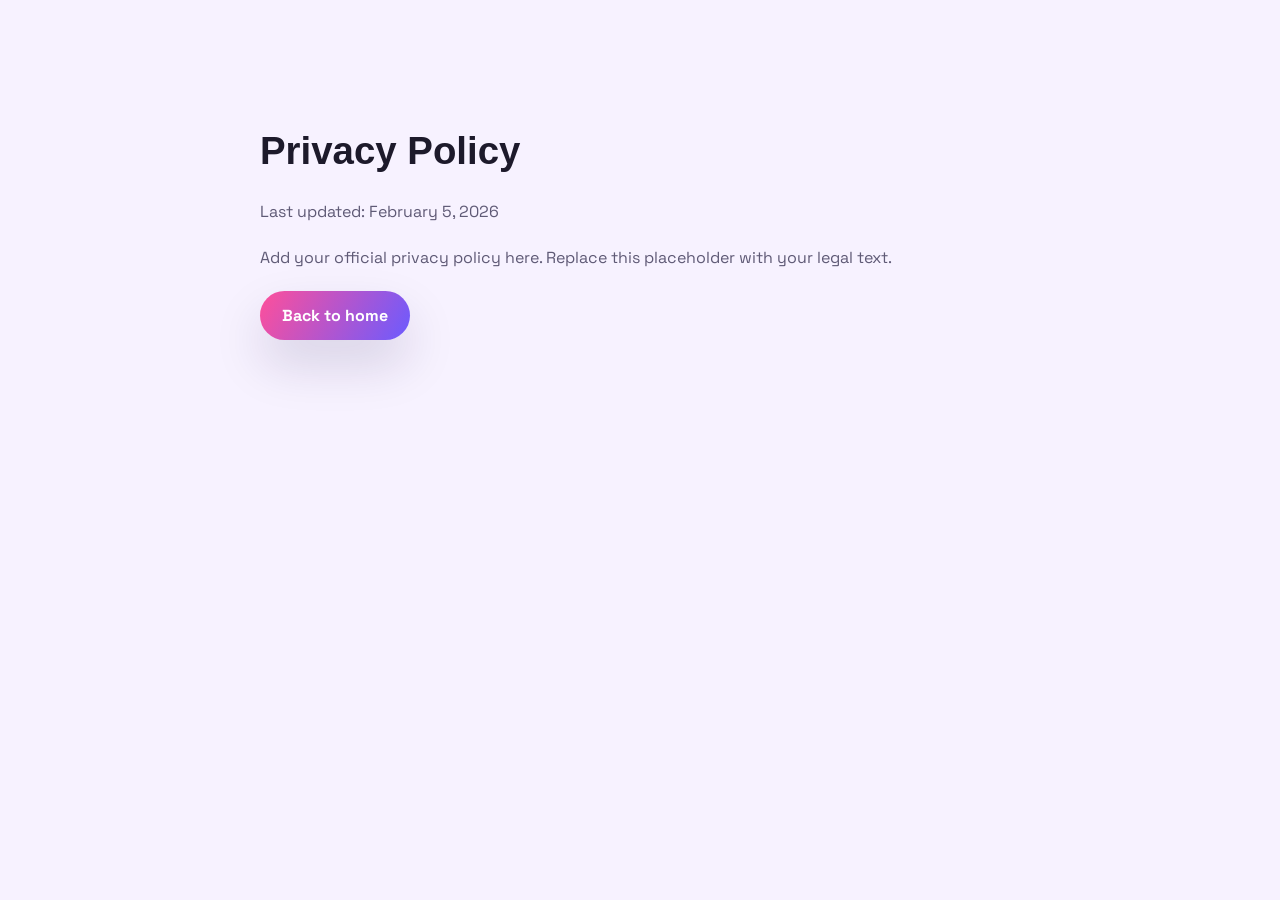
==== privacy.html @ 84267fb8 "Website v1" ====
<!doctype html>
<html lang="en">
  <head>
    <meta charset="utf-8" />
    <meta name="viewport" content="width=device-width, initial-scale=1" />
    <title>Privacy Policy — Rel Games</title>
    <link
      href="https://fonts.googleapis.com/css2?family=Baloo+2:wght@500;700;800&family=Space+Grotesk:wght@400;500;600;700&display=swap"
      rel="stylesheet"
    />
    <link rel="stylesheet" href="styles.css" />
  </head>
  <body>
    <main class="container" style="padding: 120px 0 80px; max-width: 760px;">
      <h1 style="font-family: 'Syne', sans-serif; font-size: 2.4rem; margin-bottom: 18px;">Privacy Policy</h1>
      <p style="color: var(--muted);">Last updated: February 5, 2026</p>
      <p style="margin-top: 20px; color: var(--muted);">
        Add your official privacy policy here. Replace this placeholder with your legal text.
      </p>
      <p style="margin-top: 20px;"><a class="cta" href="index.html">Back to home</a></p>
    </main>
  </body>
</html>
---- styles.css ----
:root {
  --bg: #f7f2ff;
  --bg-soft: #ffffff;
  --ink: #1d1a2b;
  --muted: #5f5a76;
  --accent: #ff4f9a;
  --accent-2: #6b5bff;
  --accent-3: #20c997;
  --accent-4: #ffd166;
  --card: #ffffff;
  --stroke: rgba(29, 26, 43, 0.12);
  --shadow: 0 24px 50px rgba(31, 23, 74, 0.15);
  --radius: 28px;
}

[data-theme="dark"] {
  --bg: #141225;
  --bg-soft: #1a1830;
  --ink: #f3f2fb;
  --muted: #bbb5d5;
  --accent: #ff6aa9;
  --accent-2: #7d71ff;
  --accent-3: #2fd9ac;
  --accent-4: #ffd166;
  --card: #1c1a33;
  --stroke: rgba(255, 255, 255, 0.16);
  --shadow: 0 24px 50px rgba(4, 3, 10, 0.45);
}

* {
  box-sizing: border-box;
  margin: 0;
  padding: 0;
}

body {
  font-family: "Space Grotesk", sans-serif;
  background: var(--bg);
  color: var(--ink);
  line-height: 1.6;
}

a {
  color: inherit;
  text-decoration: none;
}

.container {
  width: min(1120px, 90vw);
  margin: 0 auto;
}

.ambient {
  position: fixed;
  inset: 0;
  z-index: -1;
  overflow: hidden;
  background: linear-gradient(180deg, #fff 0%, #f7f2ff 50%, #f9f6ff 100%);
}

[data-theme="dark"] .ambient {
  background: linear-gradient(180deg, #151229 0%, #120f22 50%, #0d0b1a 100%);
}

.shape {
  position: absolute;
  filter: blur(0);
  animation: float 16s ease-in-out infinite;
}

.blob {
  border-radius: 50%;
  opacity: 0.5;
}

.blob-1 {
  width: 520px;
  height: 520px;
  top: -220px;
  left: -140px;
  background: radial-gradient(circle, rgba(255, 79, 154, 0.35), transparent 65%);
}

.blob-2 {
  width: 420px;
  height: 420px;
  bottom: -160px;
  right: -120px;
  background: radial-gradient(circle, rgba(107, 91, 255, 0.32), transparent 65%);
  animation-delay: 3s;
}

.pill {
  width: 220px;
  height: 90px;
  border-radius: 999px;
  background: rgba(32, 201, 151, 0.22);
  transform: rotate(-18deg);
}

.pill-1 {
  top: 120px;
  right: 12%;
}

.pill-2 {
  bottom: 140px;
  left: 12%;
  background: rgba(255, 209, 102, 0.35);
  animation-delay: 5s;
}

.star {
  width: 140px;
  height: 140px;
  right: 35%;
  top: 60%;
  background: conic-gradient(from 120deg, rgba(255, 79, 154, 0.35), rgba(107, 91, 255, 0.35));
  clip-path: polygon(50% 0%, 62% 34%, 98% 35%, 69% 57%, 80% 92%, 50% 72%, 20% 92%, 31% 57%, 2% 35%, 38% 34%);
  opacity: 0.3;
}

.site-header {
  position: sticky;
  top: 0;
  z-index: 10;
  backdrop-filter: blur(12px);
  background: rgba(255, 255, 255, 0.85);
  border-bottom: 1px solid var(--stroke);
}

[data-theme="dark"] .site-header {
  background: rgba(18, 15, 34, 0.88);
}

.nav {
  display: flex;
  align-items: center;
  justify-content: space-between;
  padding: 20px 0;
  gap: 24px;
}

.brand {
  display: flex;
  align-items: center;
  gap: 12px;
  font-weight: 700;
  font-size: 1.1rem;
}

.brand img {
  width: 44px;
  height: 44px;
}

.nav-links {
  display: flex;
  gap: 24px;
  color: var(--muted);
  font-weight: 600;
}

.nav-links a:hover {
  color: var(--ink);
}

.nav-actions {
  display: flex;
  align-items: center;
  gap: 12px;
}

.theme-toggle {
  border: 2px solid var(--ink);
  background: var(--bg-soft);
  color: var(--ink);
  border-radius: 999px;
  width: 42px;
  height: 42px;
  display: inline-flex;
  align-items: center;
  justify-content: center;
  padding: 0;
  font-weight: 700;
  cursor: pointer;
}

.theme-toggle .icon-sun,
.theme-toggle .icon-moon {
  display: inline-flex;
}

.theme-toggle .icon-moon {
  display: none;
}

[data-theme="dark"] .theme-toggle .icon-sun {
  display: none;
}

[data-theme="dark"] .theme-toggle .icon-moon {
  display: inline-flex;
}

[data-theme="light"] .theme-toggle .icon-moon {
  display: none;
}

.cta {
  background: linear-gradient(120deg, var(--accent), var(--accent-2));
  color: #fff;
  padding: 12px 22px;
  border-radius: 999px;
  font-weight: 700;
  box-shadow: var(--shadow);
  display: inline-flex;
  align-items: center;
  justify-content: center;
}

.ghost {
  border: 2px solid var(--ink);
  padding: 10px 22px;
  border-radius: 999px;
  color: var(--ink);
  font-weight: 700;
  background: #fff;
}

[data-theme="dark"] .ghost {
  background: rgba(255, 255, 255, 0.05);
}

.hero {
  padding: 120px 0 80px;
}

.hero-grid {
  display: grid;
  grid-template-columns: repeat(auto-fit, minmax(280px, 1fr));
  gap: 48px;
  align-items: center;
}

.hero-copy h1 {
  font-family: "Baloo 2", cursive;
  font-size: clamp(2.8rem, 5vw, 4.6rem);
  line-height: 1.05;
  margin: 16px 0 18px;
}

.eyebrow {
  text-transform: uppercase;
  letter-spacing: 0.3em;
  color: var(--accent-2);
  font-size: 0.75rem;
  font-weight: 700;
}

.lead {
  color: var(--muted);
  font-size: 1.05rem;
}

.hero-actions {
  display: flex;
  flex-wrap: wrap;
  gap: 16px;
  margin: 28px 0 30px;
}

.hero-tags {
  display: flex;
  flex-wrap: wrap;
  gap: 10px;
}

.hero-tags span {
  padding: 8px 16px;
  border-radius: 999px;
  border: 2px solid var(--ink);
  background: #fff;
  font-weight: 700;
  font-size: 0.85rem;
}

.hero-card {
  position: relative;
  padding: 28px;
  border-radius: var(--radius);
  background: var(--card);
  border: 2px solid var(--ink);
  box-shadow: var(--shadow);
  overflow: hidden;
  display: grid;
  gap: 18px;
  place-items: center;
}

[data-theme="dark"] .hero-tags span {
  background: rgba(255, 255, 255, 0.08);
}

.hero-card img {
  width: min(280px, 80vw);
}

.hero-card-note {
  text-align: center;
}

.hero-card-note h2 {
  font-family: "Baloo 2", cursive;
  font-size: 1.6rem;
}

.games {
  padding: 80px 0;
}

.section-head {
  display: flex;
  flex-direction: column;
  gap: 12px;
  margin-bottom: 36px;
}

.section-head h2 {
  font-family: "Baloo 2", cursive;
  font-size: 2.6rem;
}

.section-head p {
  color: var(--muted);
}

.games-grid {
  display: grid;
  grid-template-columns: repeat(auto-fit, minmax(240px, 1fr));
  gap: 24px;
}

.game-card {
  background: var(--card);
  border: 2px solid var(--ink);
  border-radius: 24px;
  padding: 22px;
  display: flex;
  flex-direction: column;
  gap: 14px;
  min-height: 280px;
  transition: transform 0.3s ease, box-shadow 0.3s ease;
}

.game-card:hover {
  transform: translateY(-6px);
  box-shadow: var(--shadow);
}

.game-card img {
  width: 76px;
  height: 76px;
  border-radius: 20px;
  object-fit: cover;
}

.game-card h3 {
  font-size: 1.2rem;
}

.game-card p {
  color: var(--muted);
  font-size: 0.95rem;
}

.game-links {
  display: flex;
  gap: 10px;
  margin-top: auto;
}

.game-links a {
  flex: 1;
  text-align: center;
  border-radius: 12px;
  padding: 10px 12px;
  border: 2px solid var(--ink);
  font-weight: 700;
  font-size: 0.85rem;
  background: #fff;
  color: #1d1a2b;
}

.game-links a.primary {
  background: linear-gradient(120deg, rgba(255, 79, 154, 0.9), rgba(107, 91, 255, 0.9));
  color: #fff;
}

.studio {
  padding: 80px 0;
  background: #fff;
}

[data-theme="dark"] .studio {
  background: #16142a;
}

.studio-grid {
  display: grid;
  grid-template-columns: repeat(auto-fit, minmax(260px, 1fr));
  gap: 36px;
  align-items: center;
}

.studio-grid h2 {
  font-family: "Baloo 2", cursive;
  font-size: 2.2rem;
  margin-bottom: 12px;
}

.studio-grid p {
  color: var(--muted);
}

.studio-cards {
  display: grid;
  gap: 16px;
}

.studio-card {
  padding: 18px;
  border-radius: 18px;
  background: #fff5fb;
  border: 2px solid var(--ink);
}

.studio-card h3 {
  color: #1d1a2b;
}

.studio-card p {
  color: #3f3a57;
}

[data-theme="dark"] .studio-card {
  background: #25223f;
  border-color: rgba(255, 255, 255, 0.24);
}

[data-theme="dark"] .studio-card h3 {
  color: #f5f4ff;
}

[data-theme="dark"] .studio-card p {
  color: #c6c2de;
}

.contact {
  padding: 80px 0 100px;
}

.contact-grid {
  display: grid;
  grid-template-columns: repeat(auto-fit, minmax(260px, 1fr));
  gap: 36px;
}

.contact-card {
  padding: 24px;
  border-radius: var(--radius);
  border: 2px solid var(--ink);
  background: var(--card);
}

.contact-card h3 {
  margin-bottom: 12px;
}

.socials {
  display: flex;
  gap: 12px;
  margin-top: 16px;
  flex-wrap: wrap;
}

.socials a {
  padding: 8px 14px;
  border-radius: 999px;
  border: 2px solid var(--ink);
  font-size: 0.85rem;
  background: #fff;
}

[data-theme="dark"] .socials a {
  background: rgba(255, 255, 255, 0.05);
}

.site-footer {
  border-top: 2px solid var(--ink);
  padding: 32px 0 40px;
  background: #fff;
}

[data-theme="dark"] .site-footer {
  background: #111022;
}

.footer-grid {
  display: flex;
  flex-wrap: wrap;
  justify-content: space-between;
  gap: 16px;
  align-items: center;
}

.footer-logo {
  width: 40px;
  height: 40px;
  margin-bottom: 8px;
}

.footer-links {
  display: flex;
  gap: 16px;
  color: var(--muted);
}

@keyframes float {
  0%,
  100% {
    transform: translateY(0);
  }
  50% {
    transform: translateY(-18px);
  }
}

@media (max-width: 860px) {
  .nav {
    flex-direction: column;
  }

  .nav-links {
    flex-wrap: wrap;
    justify-content: center;
  }

  .nav-actions {
    width: 100%;
    justify-content: center;
  }

  .hero {
    padding-top: 90px;
  }
}

@media (max-width: 600px) {
  .cta {
    width: 100%;
  }

  .theme-toggle {
    width: 42px;
  }

  .ghost {
    width: 100%;
    text-align: center;
  }

  .footer-grid {
    flex-direction: column;
    align-items: flex-start;
  }
}
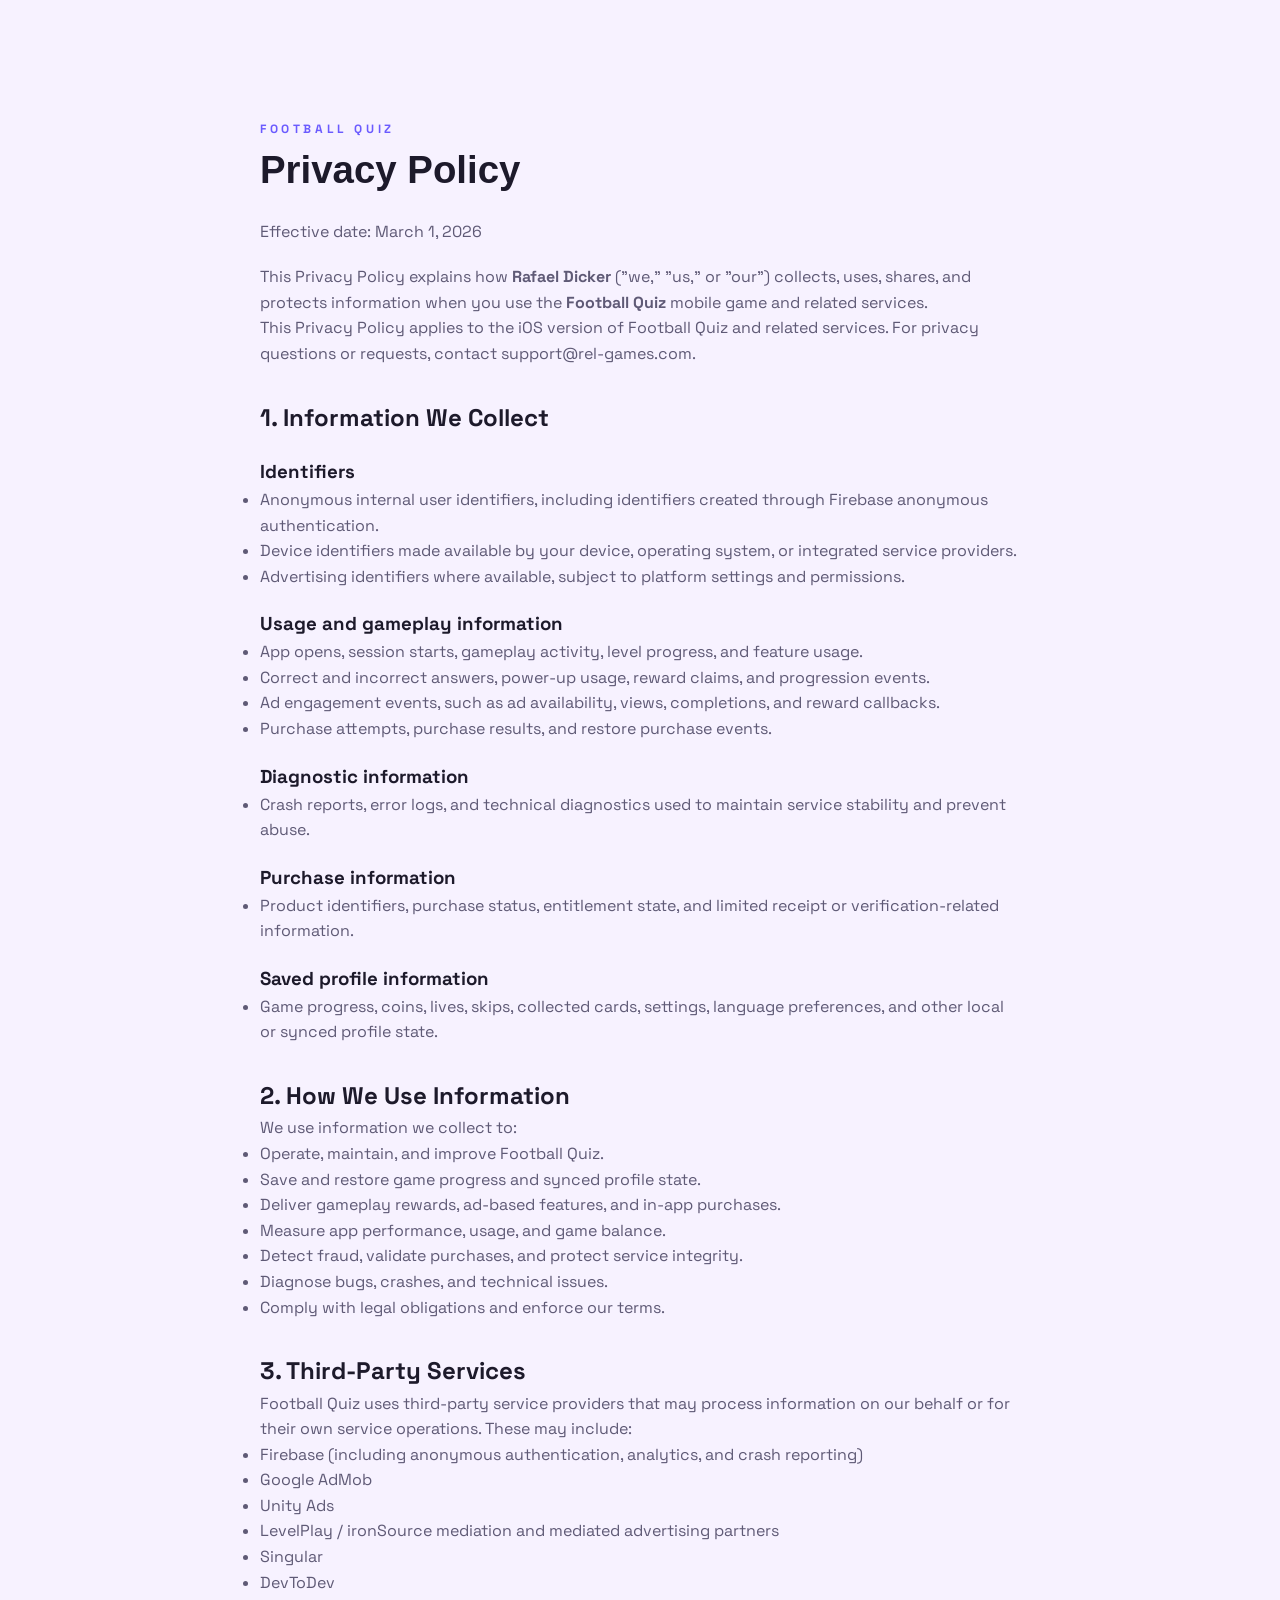
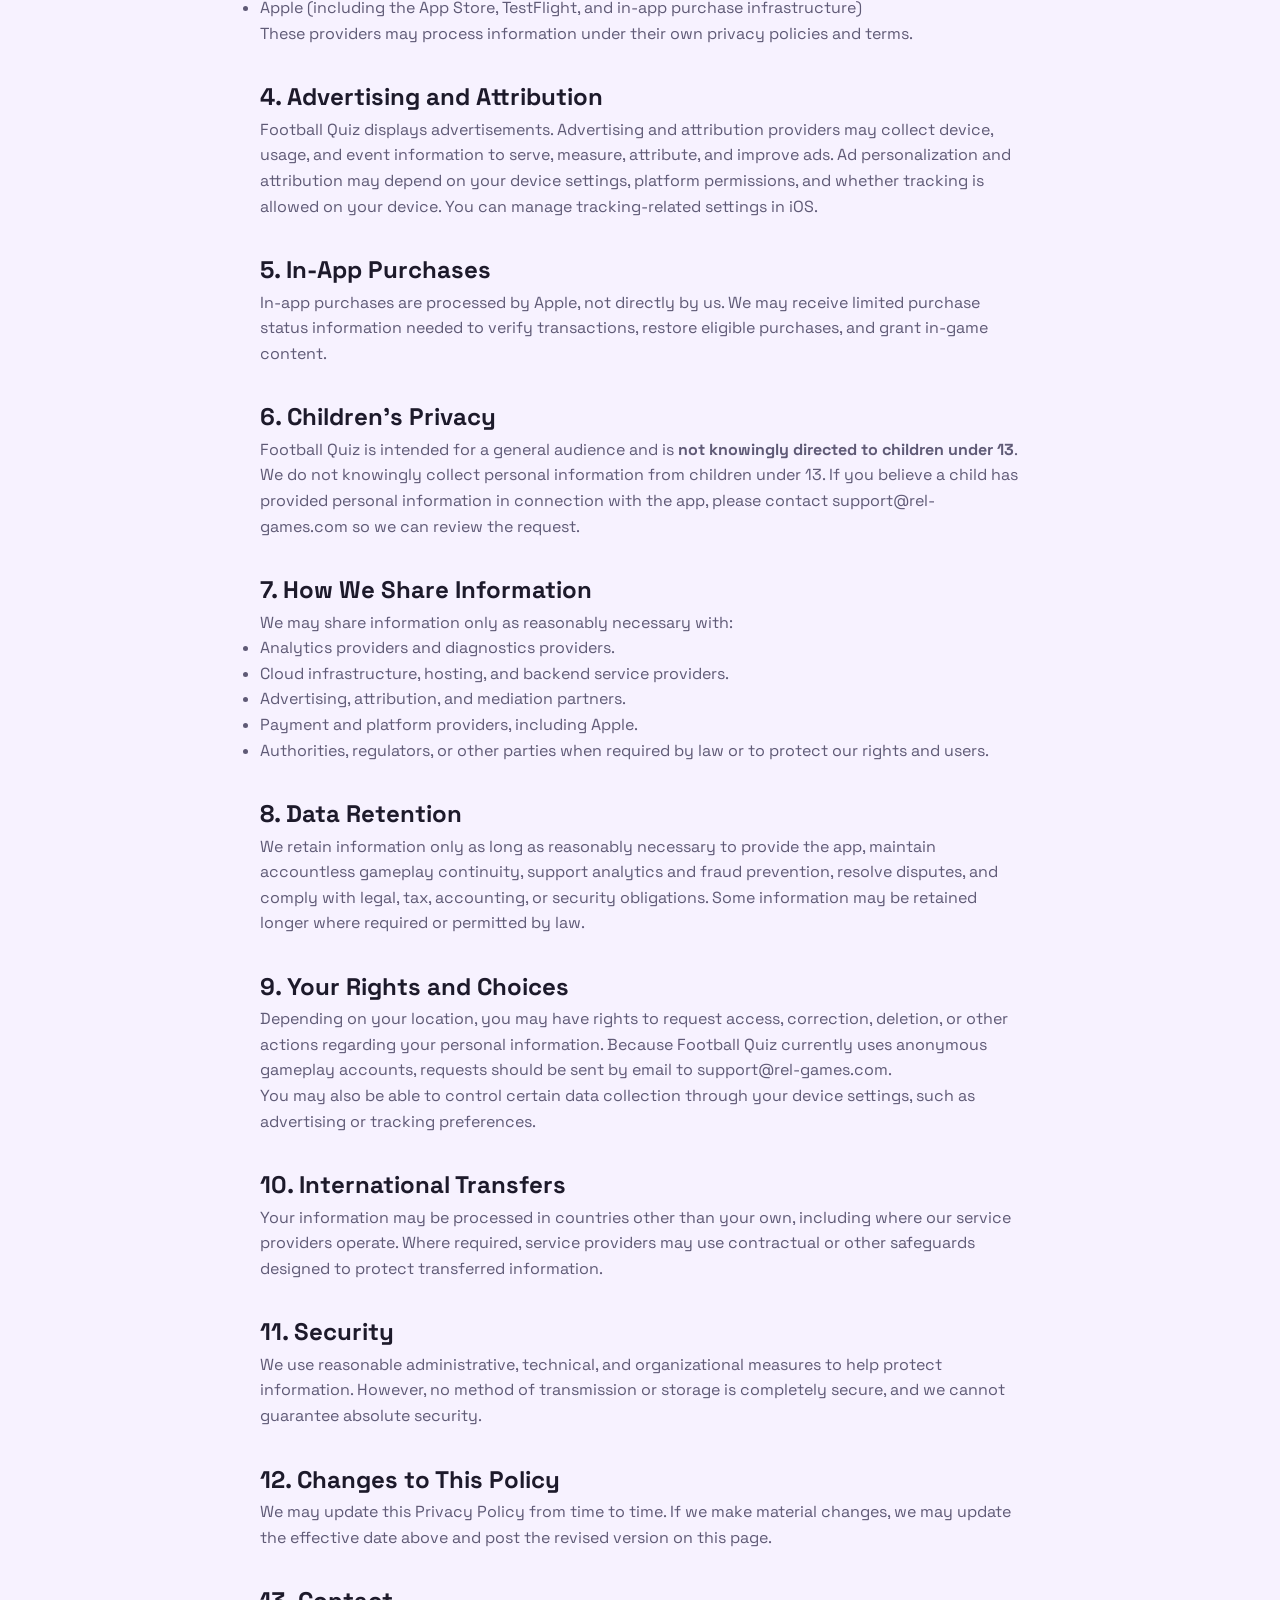
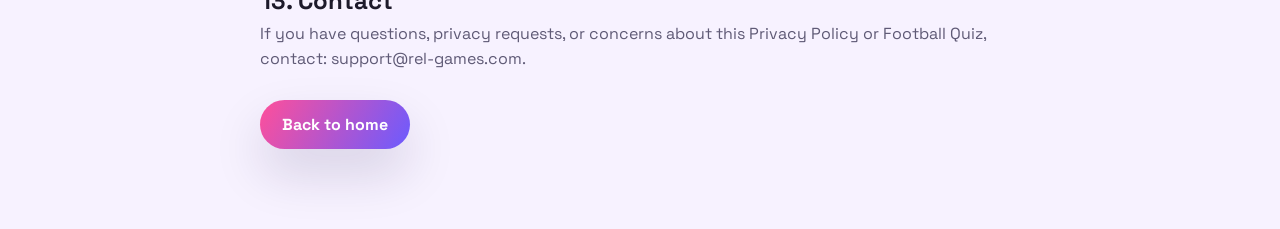
==== commit ed80b90c: "Add files via upload" ====
--- a/privacy.html
+++ b/privacy.html
@@ -3,7 +3,7 @@
   <head>
     <meta charset="utf-8" />
     <meta name="viewport" content="width=device-width, initial-scale=1" />
-    <title>Privacy Policy — Rel Games</title>
+    <title>Privacy Policy — Football Quiz</title>
     <link
       href="https://fonts.googleapis.com/css2?family=Baloo+2:wght@500;700;800&family=Space+Grotesk:wght@400;500;600;700&display=swap"
       rel="stylesheet"
@@ -12,12 +12,159 @@
   </head>
   <body>
     <main class="container" style="padding: 120px 0 80px; max-width: 760px;">
+      <p class="eyebrow">Football Quiz</p>
       <h1 style="font-family: 'Syne', sans-serif; font-size: 2.4rem; margin-bottom: 18px;">Privacy Policy</h1>
-      <p style="color: var(--muted);">Last updated: February 5, 2026</p>
+      <p style="color: var(--muted);">Effective date: March 1, 2026</p>
       <p style="margin-top: 20px; color: var(--muted);">
-        Add your official privacy policy here. Replace this placeholder with your legal text.
+        This Privacy Policy explains how <strong>Rafael Dicker</strong> ("we," "us," or "our")
+        collects, uses, shares, and protects information when you use the
+        <strong>Football Quiz</strong> mobile game and related services.
       </p>
-      <p style="margin-top: 20px;"><a class="cta" href="index.html">Back to home</a></p>
+      <p style="color: var(--muted);">
+        This Privacy Policy applies to the iOS version of Football Quiz and related services.
+        For privacy questions or requests, contact
+        <a href="mailto:support@rel-games.com">support@rel-games.com</a>.
+      </p>
+
+      <h2 style="margin-top: 32px;">1. Information We Collect</h2>
+      <h3 style="margin-top: 20px;">Identifiers</h3>
+      <ul style="color: var(--muted);">
+        <li>Anonymous internal user identifiers, including identifiers created through Firebase anonymous authentication.</li>
+        <li>Device identifiers made available by your device, operating system, or integrated service providers.</li>
+        <li>Advertising identifiers where available, subject to platform settings and permissions.</li>
+      </ul>
+
+      <h3 style="margin-top: 20px;">Usage and gameplay information</h3>
+      <ul style="color: var(--muted);">
+        <li>App opens, session starts, gameplay activity, level progress, and feature usage.</li>
+        <li>Correct and incorrect answers, power-up usage, reward claims, and progression events.</li>
+        <li>Ad engagement events, such as ad availability, views, completions, and reward callbacks.</li>
+        <li>Purchase attempts, purchase results, and restore purchase events.</li>
+      </ul>
+
+      <h3 style="margin-top: 20px;">Diagnostic information</h3>
+      <ul style="color: var(--muted);">
+        <li>Crash reports, error logs, and technical diagnostics used to maintain service stability and prevent abuse.</li>
+      </ul>
+
+      <h3 style="margin-top: 20px;">Purchase information</h3>
+      <ul style="color: var(--muted);">
+        <li>Product identifiers, purchase status, entitlement state, and limited receipt or verification-related information.</li>
+      </ul>
+
+      <h3 style="margin-top: 20px;">Saved profile information</h3>
+      <ul style="color: var(--muted);">
+        <li>Game progress, coins, lives, skips, collected cards, settings, language preferences, and other local or synced profile state.</li>
+      </ul>
+
+      <h2 style="margin-top: 32px;">2. How We Use Information</h2>
+      <p style="color: var(--muted);">We use information we collect to:</p>
+      <ul style="color: var(--muted);">
+        <li>Operate, maintain, and improve Football Quiz.</li>
+        <li>Save and restore game progress and synced profile state.</li>
+        <li>Deliver gameplay rewards, ad-based features, and in-app purchases.</li>
+        <li>Measure app performance, usage, and game balance.</li>
+        <li>Detect fraud, validate purchases, and protect service integrity.</li>
+        <li>Diagnose bugs, crashes, and technical issues.</li>
+        <li>Comply with legal obligations and enforce our terms.</li>
+      </ul>
+
+      <h2 style="margin-top: 32px;">3. Third-Party Services</h2>
+      <p style="color: var(--muted);">
+        Football Quiz uses third-party service providers that may process information on our behalf
+        or for their own service operations. These may include:
+      </p>
+      <ul style="color: var(--muted);">
+        <li>Firebase (including anonymous authentication, analytics, and crash reporting)</li>
+        <li>Google AdMob</li>
+        <li>Unity Ads</li>
+        <li>LevelPlay / ironSource mediation and mediated advertising partners</li>
+        <li>Singular</li>
+        <li>DevToDev</li>
+        <li>Apple (including the App Store, TestFlight, and in-app purchase infrastructure)</li>
+      </ul>
+      <p style="color: var(--muted);">
+        These providers may process information under their own privacy policies and terms.
+      </p>
+
+      <h2 style="margin-top: 32px;">4. Advertising and Attribution</h2>
+      <p style="color: var(--muted);">
+        Football Quiz displays advertisements. Advertising and attribution providers may collect
+        device, usage, and event information to serve, measure, attribute, and improve ads.
+        Ad personalization and attribution may depend on your device settings, platform permissions,
+        and whether tracking is allowed on your device. You can manage tracking-related settings in iOS.
+      </p>
+
+      <h2 style="margin-top: 32px;">5. In-App Purchases</h2>
+      <p style="color: var(--muted);">
+        In-app purchases are processed by Apple, not directly by us. We may receive limited purchase
+        status information needed to verify transactions, restore eligible purchases, and grant in-game content.
+      </p>
+
+      <h2 style="margin-top: 32px;">6. Children's Privacy</h2>
+      <p style="color: var(--muted);">
+        Football Quiz is intended for a general audience and is <strong>not knowingly directed to children under 13</strong>.
+        We do not knowingly collect personal information from children under 13. If you believe a child has provided
+        personal information in connection with the app, please contact
+        <a href="mailto:support@rel-games.com">support@rel-games.com</a> so we can review the request.
+      </p>
+
+      <h2 style="margin-top: 32px;">7. How We Share Information</h2>
+      <p style="color: var(--muted);">We may share information only as reasonably necessary with:</p>
+      <ul style="color: var(--muted);">
+        <li>Analytics providers and diagnostics providers.</li>
+        <li>Cloud infrastructure, hosting, and backend service providers.</li>
+        <li>Advertising, attribution, and mediation partners.</li>
+        <li>Payment and platform providers, including Apple.</li>
+        <li>Authorities, regulators, or other parties when required by law or to protect our rights and users.</li>
+      </ul>
+
+      <h2 style="margin-top: 32px;">8. Data Retention</h2>
+      <p style="color: var(--muted);">
+        We retain information only as long as reasonably necessary to provide the app, maintain
+        accountless gameplay continuity, support analytics and fraud prevention, resolve disputes,
+        and comply with legal, tax, accounting, or security obligations. Some information may be retained
+        longer where required or permitted by law.
+      </p>
+
+      <h2 style="margin-top: 32px;">9. Your Rights and Choices</h2>
+      <p style="color: var(--muted);">
+        Depending on your location, you may have rights to request access, correction, deletion,
+        or other actions regarding your personal information. Because Football Quiz currently uses
+        anonymous gameplay accounts, requests should be sent by email to
+        <a href="mailto:support@rel-games.com">support@rel-games.com</a>.
+      </p>
+      <p style="color: var(--muted);">
+        You may also be able to control certain data collection through your device settings,
+        such as advertising or tracking preferences.
+      </p>
+
+      <h2 style="margin-top: 32px;">10. International Transfers</h2>
+      <p style="color: var(--muted);">
+        Your information may be processed in countries other than your own, including where our
+        service providers operate. Where required, service providers may use contractual or other
+        safeguards designed to protect transferred information.
+      </p>
+
+      <h2 style="margin-top: 32px;">11. Security</h2>
+      <p style="color: var(--muted);">
+        We use reasonable administrative, technical, and organizational measures to help protect information.
+        However, no method of transmission or storage is completely secure, and we cannot guarantee absolute security.
+      </p>
+
+      <h2 style="margin-top: 32px;">12. Changes to This Policy</h2>
+      <p style="color: var(--muted);">
+        We may update this Privacy Policy from time to time. If we make material changes, we may
+        update the effective date above and post the revised version on this page.
+      </p>
+
+      <h2 style="margin-top: 32px;">13. Contact</h2>
+      <p style="color: var(--muted);">
+        If you have questions, privacy requests, or concerns about this Privacy Policy or Football Quiz,
+        contact: <a href="mailto:support@rel-games.com">support@rel-games.com</a>.
+      </p>
+
+      <p style="margin-top: 28px;"><a class="cta" href="index.html">Back to home</a></p>
     </main>
   </body>
 </html>
--- a/styles.css
+++ b/styles.css
@@ -38,6 +38,8 @@
   background: var(--bg);
   color: var(--ink);
   line-height: 1.6;
+  min-height: 100dvh;
+  overflow-x: hidden;
 }
 
 a {
@@ -52,10 +54,15 @@
 
 .ambient {
   position: fixed;
-  inset: 0;
+  top: 0;
+  right: 0;
+  bottom: 0;
+  left: 0;
   z-index: -1;
   overflow: hidden;
   background: linear-gradient(180deg, #fff 0%, #f7f2ff 50%, #f9f6ff 100%);
+  min-height: 100dvh;
+  pointer-events: none;
 }
 
 [data-theme="dark"] .ambient {
@@ -538,31 +545,50 @@
 
 @media (max-width: 860px) {
   .nav {
-    flex-direction: column;
+    flex-direction: row;
+    padding: 12px 0;
+    gap: 12px;
   }
 
   .nav-links {
-    flex-wrap: wrap;
-    justify-content: center;
+    display: none;
   }
 
   .nav-actions {
-    width: 100%;
-    justify-content: center;
+    margin-left: auto;
   }
 
   .hero {
     padding-top: 90px;
   }
+
+  .shape {
+    animation: none;
+  }
 }
 
 @media (max-width: 600px) {
-  .cta {
+  .hero-actions .cta {
     width: 100%;
   }
 
   .theme-toggle {
     width: 42px;
+  }
+
+  .nav .cta {
+    width: auto;
+    padding: 10px 14px;
+    font-size: 0.9rem;
+  }
+
+  .brand img {
+    width: 36px;
+    height: 36px;
+  }
+
+  .brand span {
+    font-size: 1rem;
   }
 
   .ghost {
